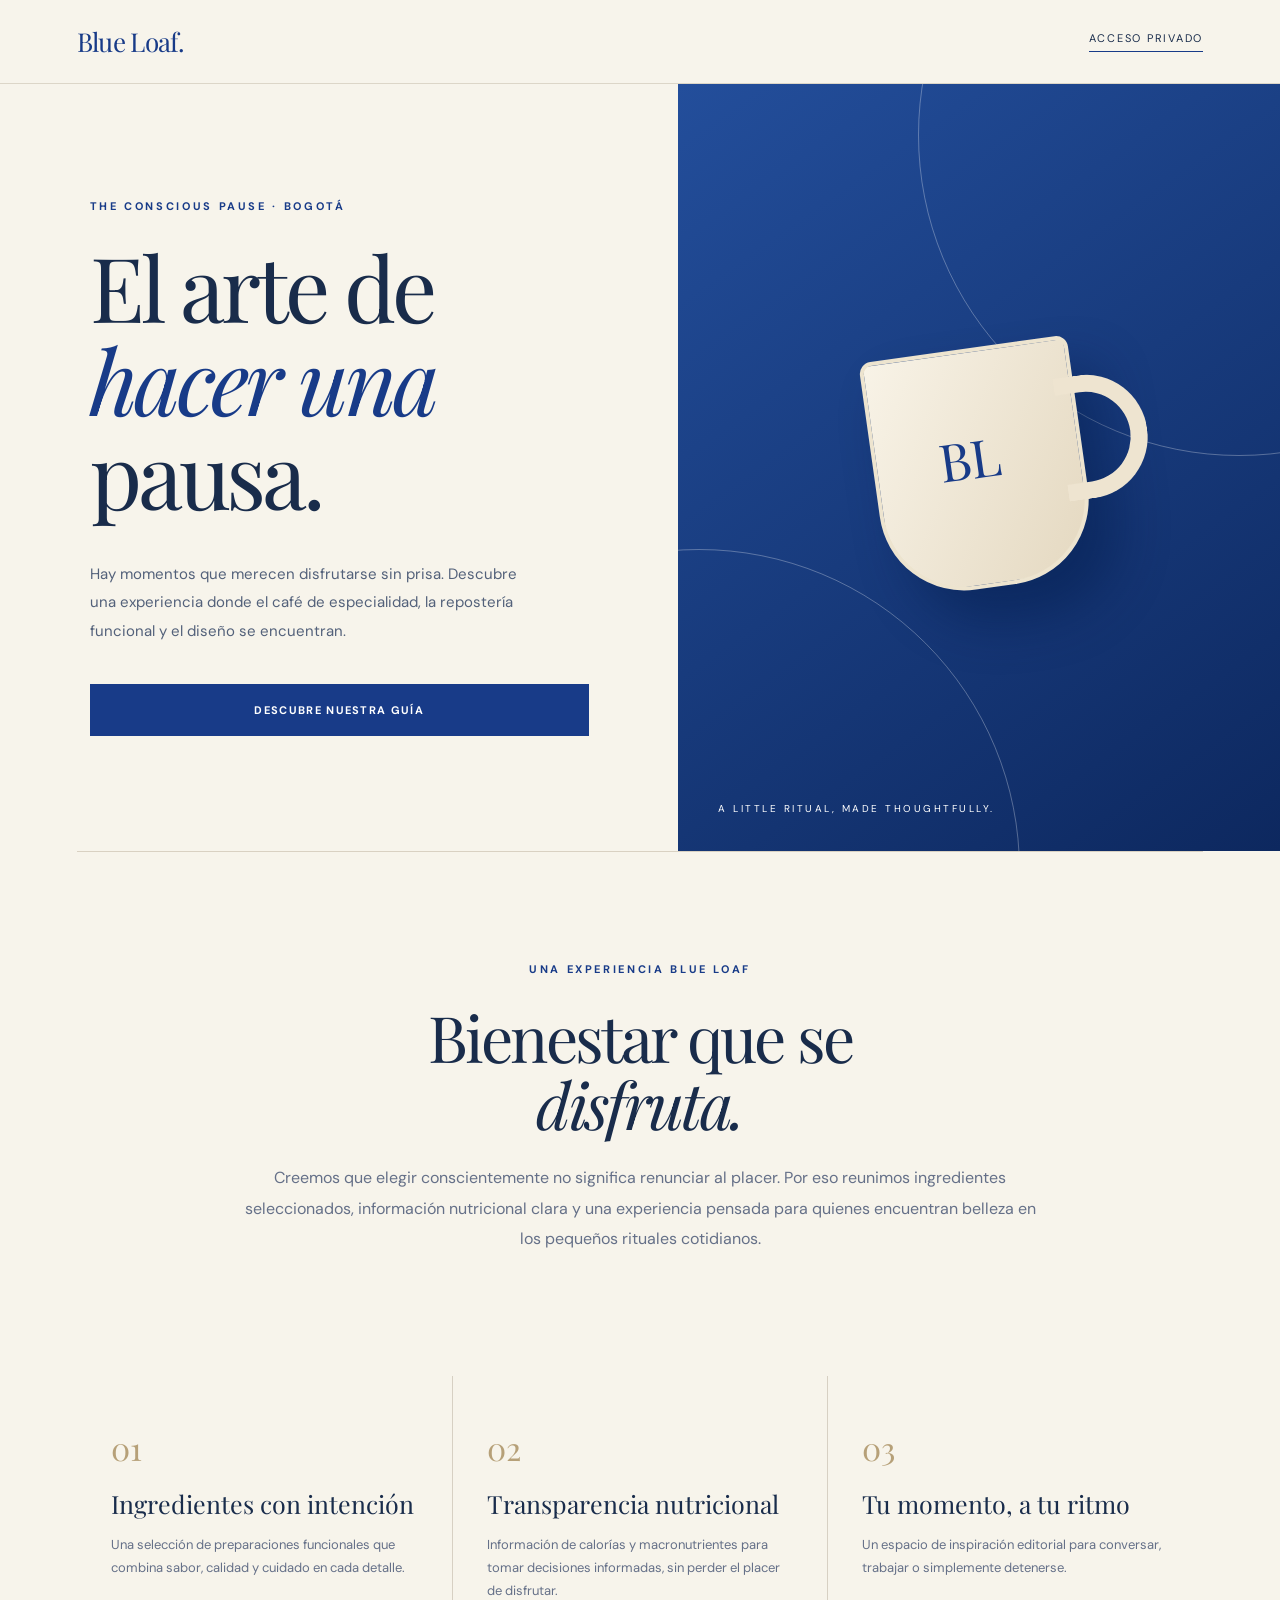
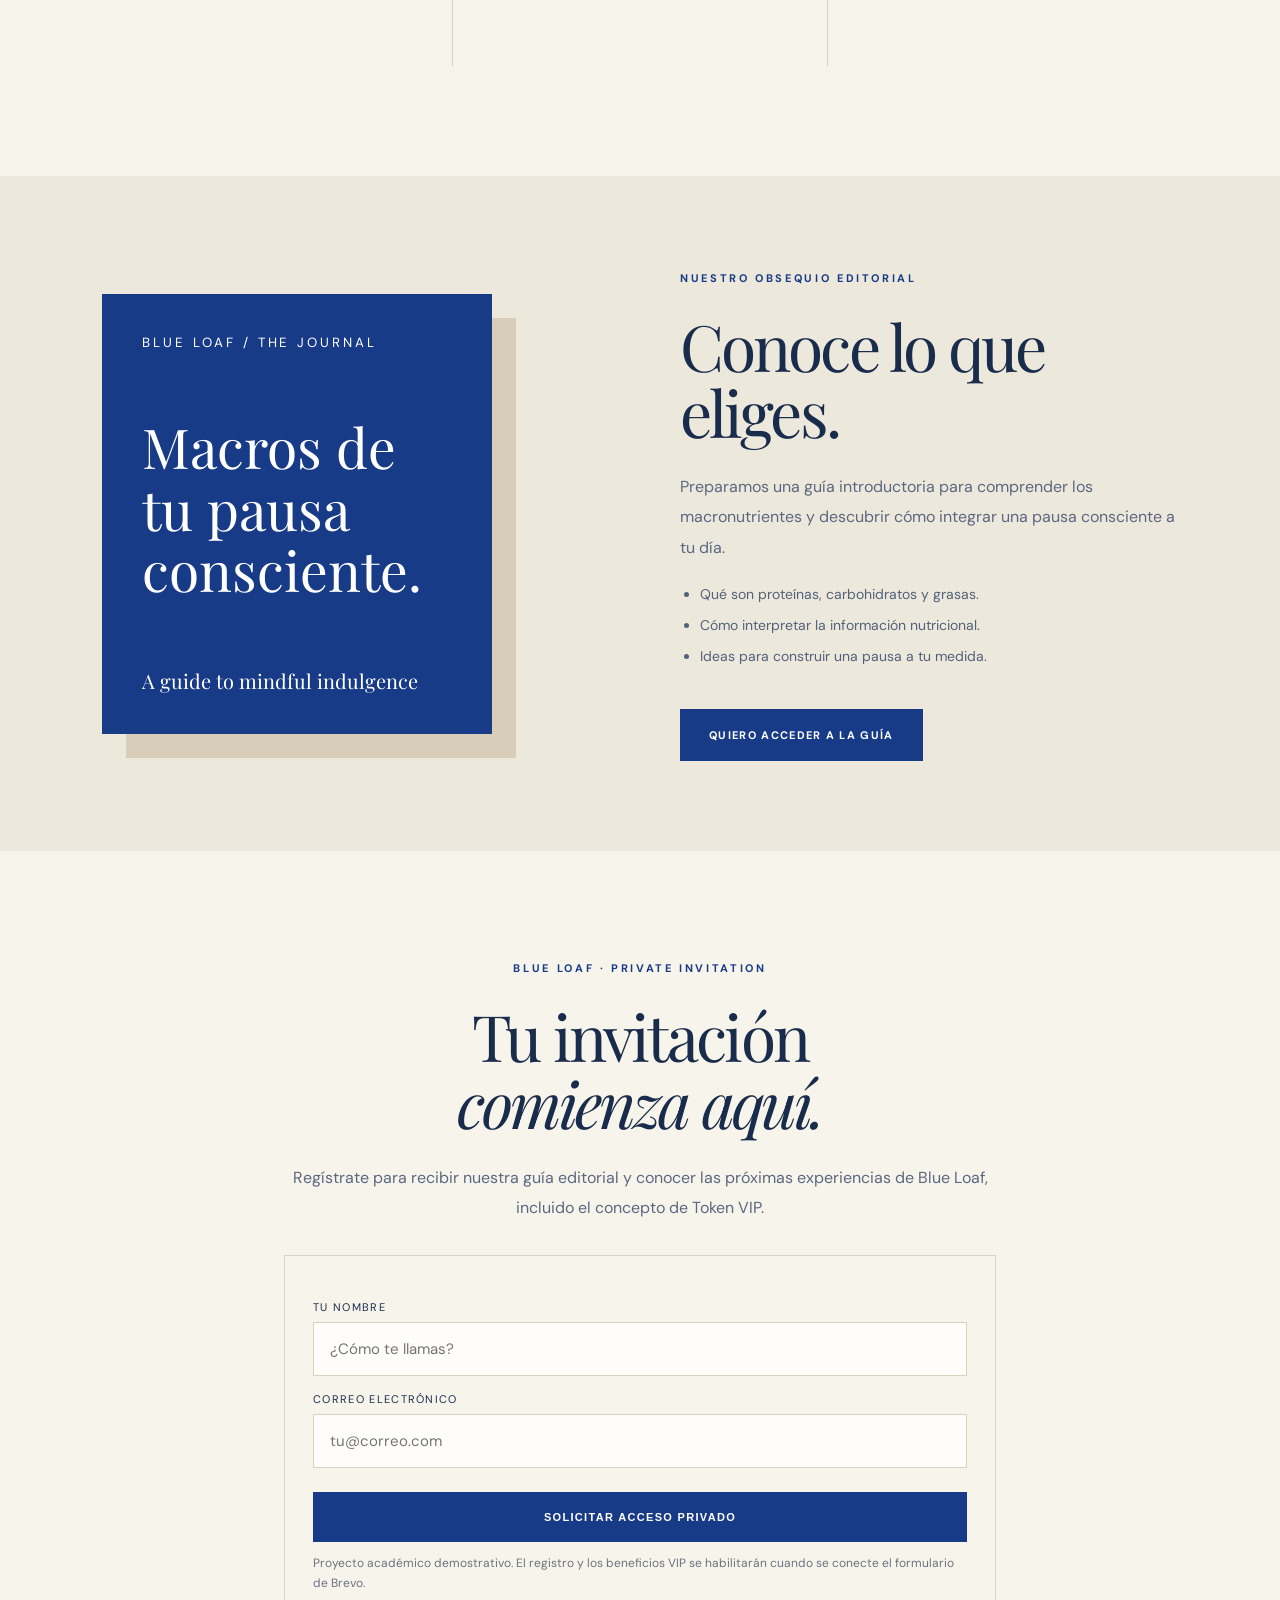
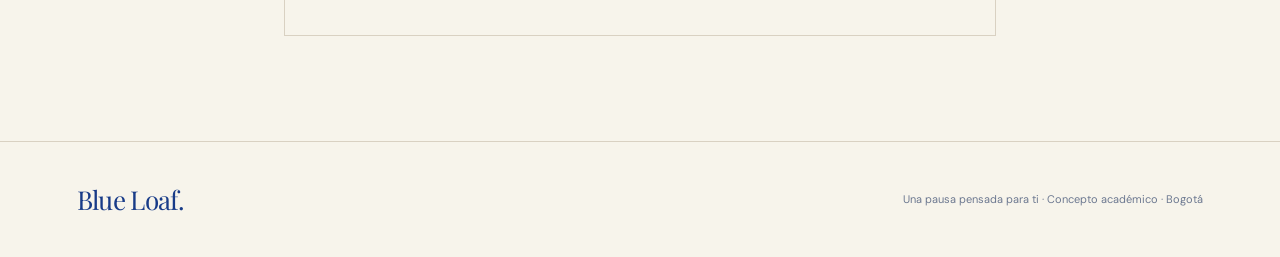
==== pausa.html @ 21eac363 "Add files via upload" ====
<!doctype html>
<html lang="es">
<head>
<meta charset="utf-8"><meta name="viewport" content="width=device-width,initial-scale=1">
<title>La pausa consciente | Blue Loaf</title>
<meta name="description" content="Descubre el arte de hacer una pausa con Blue Loaf: café de especialidad, repostería funcional y transparencia nutricional.">
<link rel="preconnect" href="https://fonts.googleapis.com"><link rel="preconnect" href="https://fonts.gstatic.com" crossorigin>
<link href="https://fonts.googleapis.com/css2?family=DM+Sans:wght@300;400;500;600;700&family=Playfair+Display:wght@400;500;600&display=swap" rel="stylesheet">
<style>
:root{--blue:#183b88;--ink:#192c4b;--cream:#f7f4eb;--sand:#e9e4d7;--gold:#b6a078}*{box-sizing:border-box}html{scroll-behavior:smooth}body{margin:0;background:var(--cream);color:var(--ink);font-family:'DM Sans',sans-serif}a{color:inherit;text-decoration:none}.nav{display:flex;justify-content:space-between;align-items:center;padding:24px clamp(24px,6vw,100px);border-bottom:1px solid #dcd6c8}.logo{font-family:'Playfair Display',serif;font-size:26px;letter-spacing:-.7px;color:var(--blue)}.nav a:last-child{font-size:11px;letter-spacing:.16em;text-transform:uppercase;border-bottom:1px solid var(--blue);padding-bottom:6px}.hero{min-height:620px;display:grid;grid-template-columns:1.06fr .94fr}.hero-copy{padding:clamp(55px,9vw,140px) clamp(25px,7vw,110px);display:flex;flex-direction:column;justify-content:center}.eyebrow{font-size:11px;letter-spacing:.24em;text-transform:uppercase;color:var(--blue);font-weight:700}.hero h1,.section-title{font:400 clamp(54px,7vw,112px)/1.04 'Playfair Display',serif;letter-spacing:-.045em;margin:26px 0}.hero h1 em{font-weight:400;color:var(--blue)}.hero p{max-width:430px;line-height:1.9;color:#53617a;font-size:15px}.btn{display:inline-flex;align-items:center;justify-content:center;background:var(--blue);color:white;padding:18px 28px;letter-spacing:.12em;font-size:11px;font-weight:700;text-transform:uppercase;border:1px solid var(--blue);margin-top:24px;cursor:pointer;transition:.2s}.btn:hover{background:#10285e}.hero-art{position:relative;overflow:hidden;background:linear-gradient(145deg,#234e9b,#0d285f);min-height:520px;display:flex;align-items:center;justify-content:center}.hero-art:before,.hero-art:after{content:'';position:absolute;border:1px solid #ffffff4a;border-radius:50%;width:640px;height:640px}.hero-art:before{top:-270px;right:-280px}.hero-art:after{bottom:-340px;left:-300px}.cup{position:relative;width:210px;height:240px;border:4px solid #ede4cf;border-radius:12px 12px 85px 85px;background:linear-gradient(120deg,#f8f3e7,#e4d8c0);box-shadow:25px 35px 50px #001a4670;transform:rotate(-8deg)}.cup:before{content:'';position:absolute;right:-71px;top:38px;width:70px;height:90px;border:17px solid #eee4d0;border-left:0;border-radius:0 65px 65px 0}.cup:after{content:'BL';position:absolute;top:70px;left:62px;font:52px 'Playfair Display',serif;color:var(--blue)}.art-note{position:absolute;bottom:36px;left:40px;color:#fff;font-size:10px;letter-spacing:.25em;text-transform:uppercase}.line{height:1px;background:#d9d1c2;margin:0 clamp(24px,6vw,100px)}.intro{padding:105px 24px;text-align:center;max-width:850px;margin:auto}.intro .section-title{font-size:clamp(42px,5vw,72px)}.intro p{line-height:1.9;color:#657088}.features{display:grid;grid-template-columns:repeat(3,1fr);gap:1px;background:#d7d0c3;margin:0 clamp(24px,6vw,100px)}.feature{background:var(--cream);padding:50px 34px;min-height:230px}.feature span{color:var(--gold);font:32px 'Playfair Display',serif}.feature h3{font:25px 'Playfair Display',serif;margin:18px 0 12px}.feature p{font-size:13px;line-height:1.8;color:#657088}.guide{background:#ede8dc;margin-top:110px;padding:90px clamp(24px,8vw,130px);display:grid;grid-template-columns:1fr 1fr;gap:80px;align-items:center}.guide-cover{min-height:440px;max-width:390px;width:100%;background:var(--blue);padding:40px;color:white;display:flex;flex-direction:column;justify-content:space-between;box-shadow:24px 24px 0 #d8cdb8}.guide-cover small{letter-spacing:.22em}.guide-cover strong{font:55px/1.12 'Playfair Display',serif;font-weight:400}.guide-cover b{font:20px 'Playfair Display',serif}.guide .section-title{font-size:clamp(43px,5vw,70px)}.guide p,.vip p{line-height:1.9;color:#5b6880}.guide ul{padding-left:20px;line-height:2.2;color:#53617a;font-size:14px}.vip{text-align:center;padding:105px 24px;max-width:760px;margin:auto}.vip .section-title{font-size:clamp(45px,5vw,76px)}.form-panel{border:1px solid #d9d1c2;padding:28px;margin-top:32px;text-align:left}.form-panel label{display:block;font-size:11px;letter-spacing:.12em;text-transform:uppercase;margin:16px 0 8px}.form-panel input{width:100%;border:1px solid #d8d0c1;padding:16px;background:#fffdfa;font:15px 'DM Sans',sans-serif}.form-panel .btn{width:100%}.notice{font-size:12px!important;line-height:1.6!important;color:#6c7280!important}.status{margin-top:14px;font-size:13px}.footer{padding:40px clamp(24px,6vw,100px);border-top:1px solid #d9d1c2;display:flex;justify-content:space-between;gap:16px;align-items:center}.footer small{color:#6c7890;font-size:11px}@media(max-width:760px){.hero,.guide{grid-template-columns:1fr}.hero-art{min-height:400px;grid-row:1}.hero-copy{padding:55px 26px 70px}.hero h1{font-size:65px}.features{grid-template-columns:1fr}.feature{min-height:unset}.guide{gap:55px;padding:75px 30px}.guide-cover{min-height:360px;max-width:300px}.guide-cover strong{font-size:43px}.footer{flex-direction:column;text-align:center}.nav{padding:20px 24px}.logo{font-size:23px}}
</style>
</head>
<body>
<header class="nav"><a class="logo" href="index.html">Blue Loaf.</a><a href="#vip">Acceso privado</a></header>
<main>
<section class="hero"><div class="hero-copy"><span class="eyebrow">The conscious pause · Bogotá</span><h1>El arte de<br><em>hacer una</em><br>pausa.</h1><p>Hay momentos que merecen disfrutarse sin prisa. Descubre una experiencia donde el café de especialidad, la repostería funcional y el diseño se encuentran.</p><a class="btn" href="#guia">Descubre nuestra guía</a></div><div class="hero-art" aria-label="Ilustración editorial de una taza Blue Loaf"><div class="cup"></div><span class="art-note">A little ritual, made thoughtfully.</span></div></section>
<div class="line"></div>
<section class="intro"><span class="eyebrow">Una experiencia Blue Loaf</span><h2 class="section-title">Bienestar que se<br><i>disfruta.</i></h2><p>Creemos que elegir conscientemente no significa renunciar al placer. Por eso reunimos ingredientes seleccionados, información nutricional clara y una experiencia pensada para quienes encuentran belleza en los pequeños rituales cotidianos.</p></section>
<section class="features"><article class="feature"><span>01</span><h3>Ingredientes con intención</h3><p>Una selección de preparaciones funcionales que combina sabor, calidad y cuidado en cada detalle.</p></article><article class="feature"><span>02</span><h3>Transparencia nutricional</h3><p>Información de calorías y macronutrientes para tomar decisiones informadas, sin perder el placer de disfrutar.</p></article><article class="feature"><span>03</span><h3>Tu momento, a tu ritmo</h3><p>Un espacio de inspiración editorial para conversar, trabajar o simplemente detenerse.</p></article></section>
<section class="guide" id="guia"><div class="guide-cover"><small>BLUE LOAF / THE JOURNAL</small><strong>Macros de<br>tu pausa<br>consciente.</strong><b>A guide to mindful indulgence</b></div><div><span class="eyebrow">Nuestro obsequio editorial</span><h2 class="section-title">Conoce lo que<br>eliges.</h2><p>Preparamos una guía introductoria para comprender los macronutrientes y descubrir cómo integrar una pausa consciente a tu día.</p><ul><li>Qué son proteínas, carbohidratos y grasas.</li><li>Cómo interpretar la información nutricional.</li><li>Ideas para construir una pausa a tu medida.</li></ul><a class="btn" href="#vip">Quiero acceder a la guía</a></div></section>
<section class="vip" id="vip"><span class="eyebrow">Blue Loaf · Private invitation</span><h2 class="section-title">Tu invitación<br><i>comienza aquí.</i></h2><p>Regístrate para recibir nuestra guía editorial y conocer las próximas experiencias de Blue Loaf, incluido el concepto de Token VIP.</p><div class="form-panel"><form id="vip-form"><label for="name">Tu nombre</label><input id="name" name="name" autocomplete="given-name" placeholder="¿Cómo te llamas?" required><label for="email">Correo electrónico</label><input id="email" name="email" type="email" autocomplete="email" placeholder="tu@correo.com" required><button class="btn" type="submit">Solicitar acceso privado</button></form><p class="notice">Proyecto académico demostrativo. El registro y los beneficios VIP se habilitarán cuando se conecte el formulario de Brevo.</p><p id="status" class="status" role="status" aria-live="polite"></p></div></section>
</main><footer class="footer"><a class="logo" href="index.html">Blue Loaf.</a><small>Una pausa pensada para ti · Concepto académico · Bogotá</small></footer>
<script>
// Para activar captación real, sustituir este flujo demostrativo por el formulario integrado de Brevo.
document.getElementById('vip-form').addEventListener('submit',function(e){e.preventDefault();document.getElementById('status').textContent='Esta es una vista demostrativa. El formulario todavía no envía datos. Próximo paso: conectarlo con Brevo.';});
</script>
</body></html>
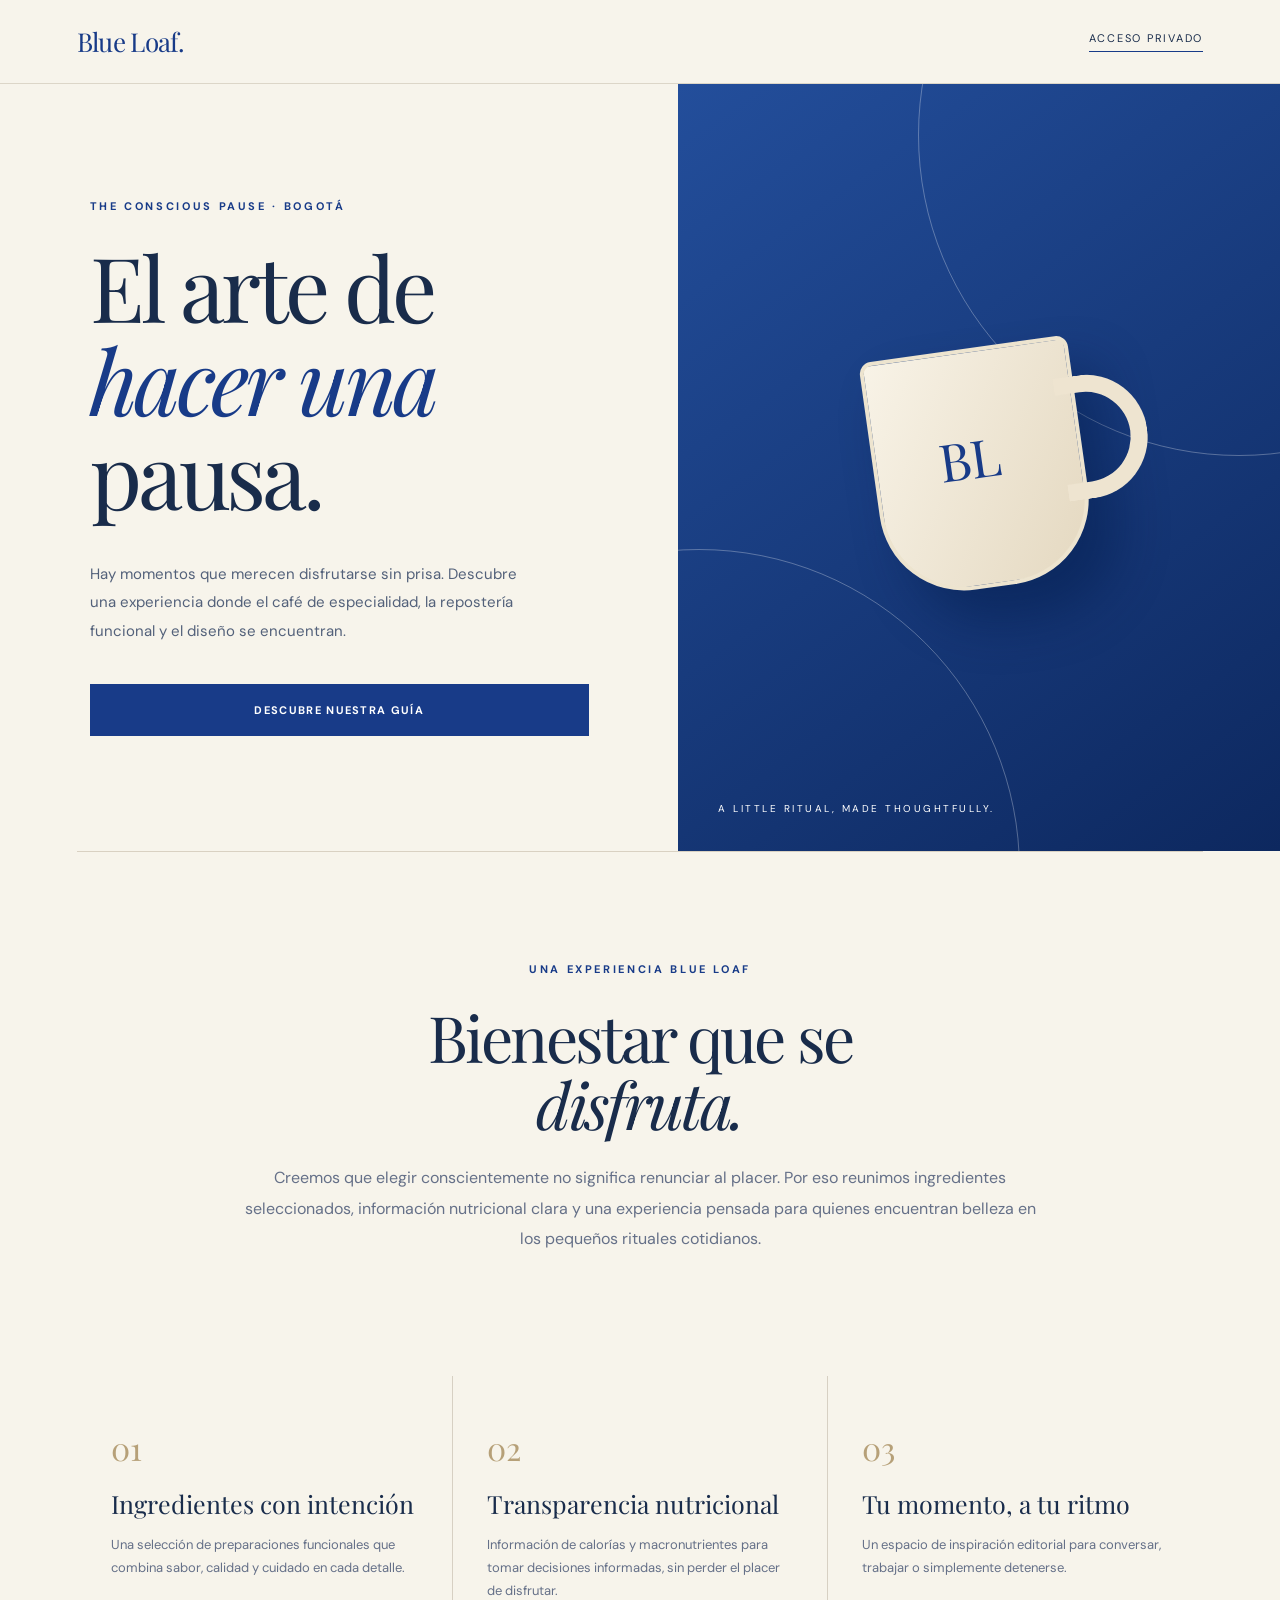
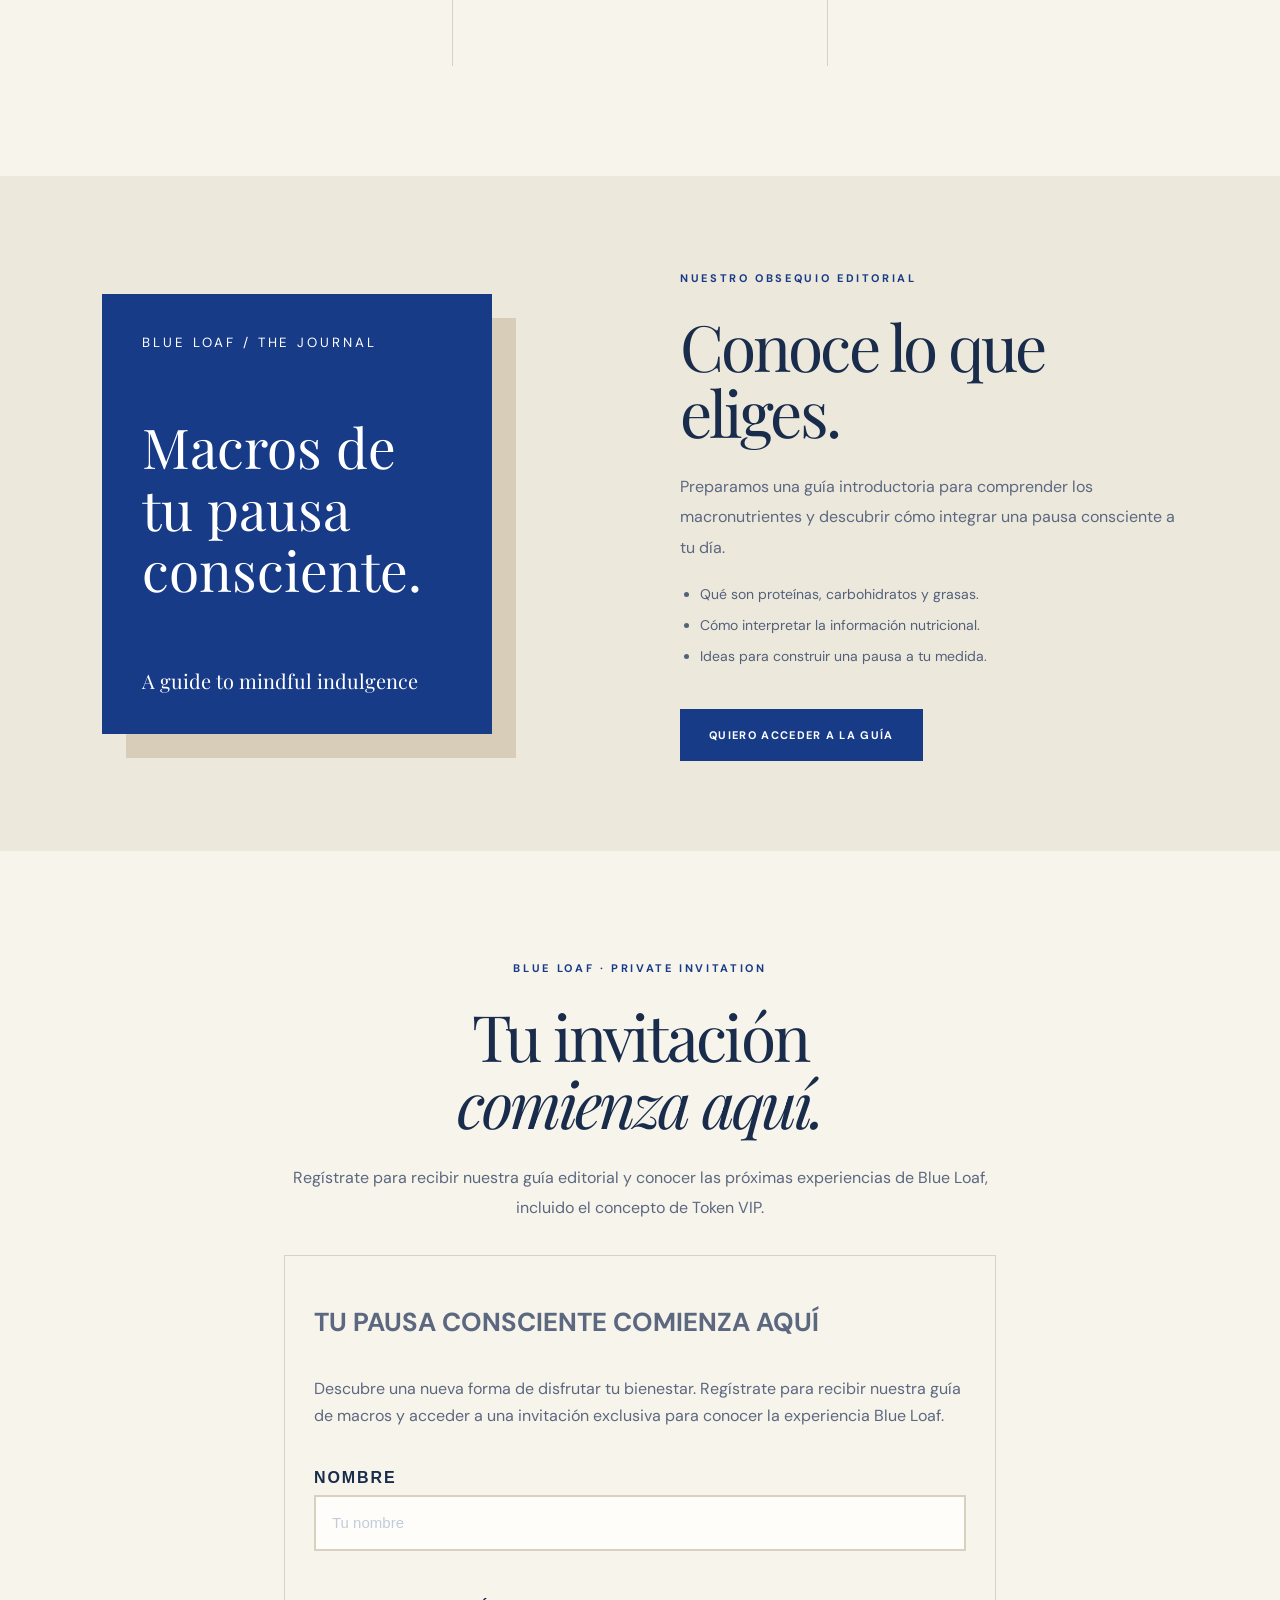
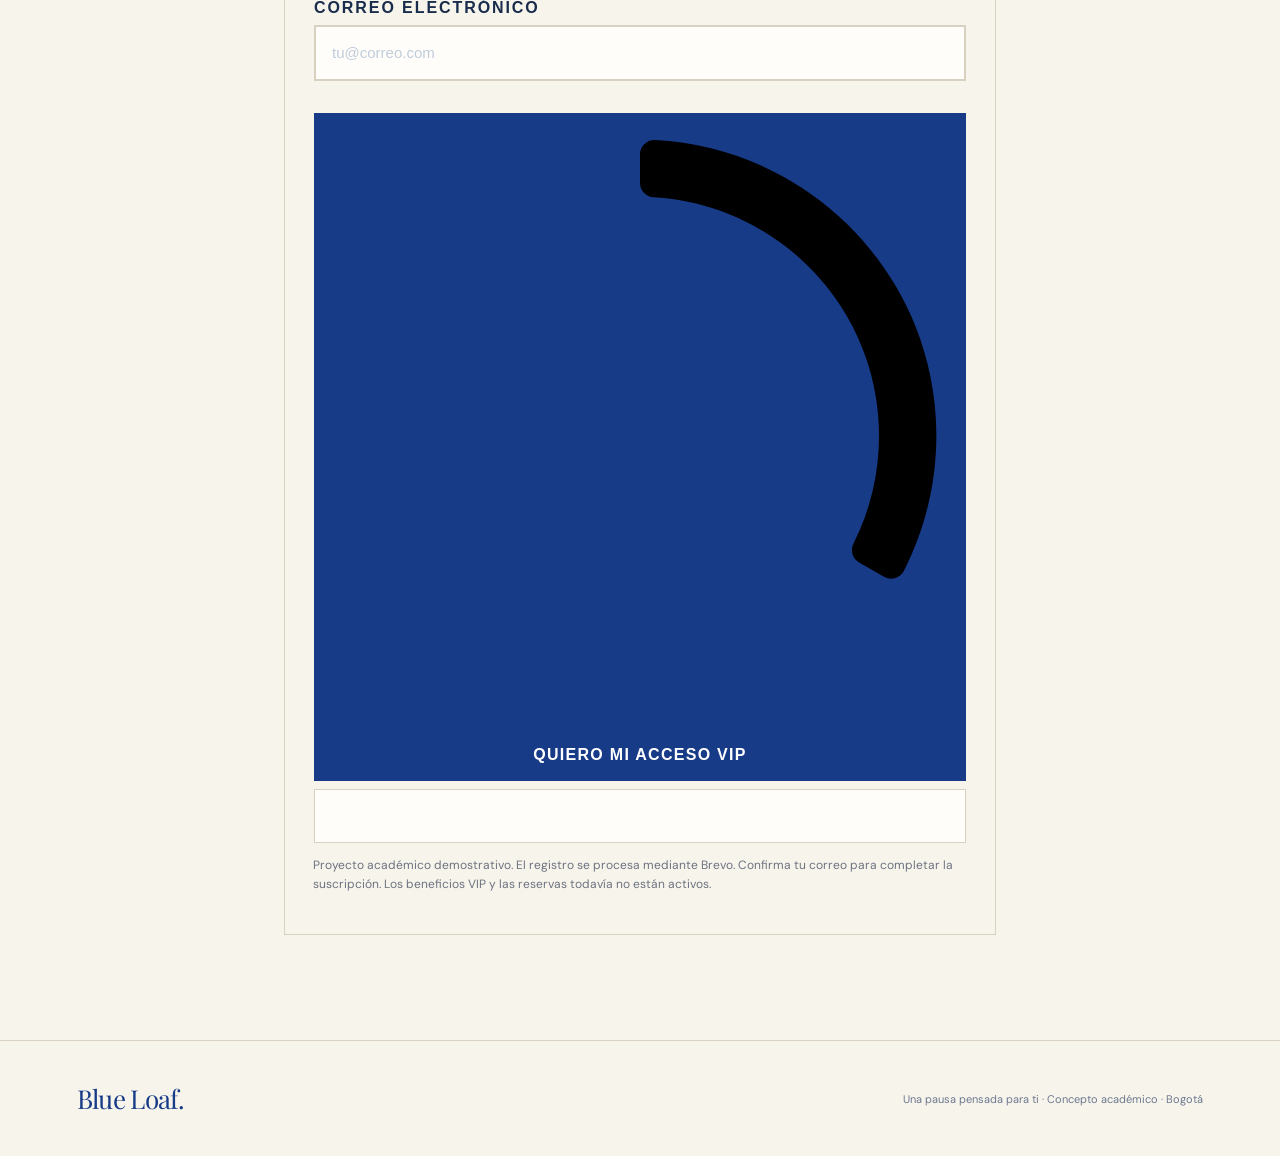
==== commit 2b65d94a: "Add files via upload" ====
--- a/pausa.html
+++ b/pausa.html
@@ -9,6 +9,81 @@
 <style>
 :root{--blue:#183b88;--ink:#192c4b;--cream:#f7f4eb;--sand:#e9e4d7;--gold:#b6a078}*{box-sizing:border-box}html{scroll-behavior:smooth}body{margin:0;background:var(--cream);color:var(--ink);font-family:'DM Sans',sans-serif}a{color:inherit;text-decoration:none}.nav{display:flex;justify-content:space-between;align-items:center;padding:24px clamp(24px,6vw,100px);border-bottom:1px solid #dcd6c8}.logo{font-family:'Playfair Display',serif;font-size:26px;letter-spacing:-.7px;color:var(--blue)}.nav a:last-child{font-size:11px;letter-spacing:.16em;text-transform:uppercase;border-bottom:1px solid var(--blue);padding-bottom:6px}.hero{min-height:620px;display:grid;grid-template-columns:1.06fr .94fr}.hero-copy{padding:clamp(55px,9vw,140px) clamp(25px,7vw,110px);display:flex;flex-direction:column;justify-content:center}.eyebrow{font-size:11px;letter-spacing:.24em;text-transform:uppercase;color:var(--blue);font-weight:700}.hero h1,.section-title{font:400 clamp(54px,7vw,112px)/1.04 'Playfair Display',serif;letter-spacing:-.045em;margin:26px 0}.hero h1 em{font-weight:400;color:var(--blue)}.hero p{max-width:430px;line-height:1.9;color:#53617a;font-size:15px}.btn{display:inline-flex;align-items:center;justify-content:center;background:var(--blue);color:white;padding:18px 28px;letter-spacing:.12em;font-size:11px;font-weight:700;text-transform:uppercase;border:1px solid var(--blue);margin-top:24px;cursor:pointer;transition:.2s}.btn:hover{background:#10285e}.hero-art{position:relative;overflow:hidden;background:linear-gradient(145deg,#234e9b,#0d285f);min-height:520px;display:flex;align-items:center;justify-content:center}.hero-art:before,.hero-art:after{content:'';position:absolute;border:1px solid #ffffff4a;border-radius:50%;width:640px;height:640px}.hero-art:before{top:-270px;right:-280px}.hero-art:after{bottom:-340px;left:-300px}.cup{position:relative;width:210px;height:240px;border:4px solid #ede4cf;border-radius:12px 12px 85px 85px;background:linear-gradient(120deg,#f8f3e7,#e4d8c0);box-shadow:25px 35px 50px #001a4670;transform:rotate(-8deg)}.cup:before{content:'';position:absolute;right:-71px;top:38px;width:70px;height:90px;border:17px solid #eee4d0;border-left:0;border-radius:0 65px 65px 0}.cup:after{content:'BL';position:absolute;top:70px;left:62px;font:52px 'Playfair Display',serif;color:var(--blue)}.art-note{position:absolute;bottom:36px;left:40px;color:#fff;font-size:10px;letter-spacing:.25em;text-transform:uppercase}.line{height:1px;background:#d9d1c2;margin:0 clamp(24px,6vw,100px)}.intro{padding:105px 24px;text-align:center;max-width:850px;margin:auto}.intro .section-title{font-size:clamp(42px,5vw,72px)}.intro p{line-height:1.9;color:#657088}.features{display:grid;grid-template-columns:repeat(3,1fr);gap:1px;background:#d7d0c3;margin:0 clamp(24px,6vw,100px)}.feature{background:var(--cream);padding:50px 34px;min-height:230px}.feature span{color:var(--gold);font:32px 'Playfair Display',serif}.feature h3{font:25px 'Playfair Display',serif;margin:18px 0 12px}.feature p{font-size:13px;line-height:1.8;color:#657088}.guide{background:#ede8dc;margin-top:110px;padding:90px clamp(24px,8vw,130px);display:grid;grid-template-columns:1fr 1fr;gap:80px;align-items:center}.guide-cover{min-height:440px;max-width:390px;width:100%;background:var(--blue);padding:40px;color:white;display:flex;flex-direction:column;justify-content:space-between;box-shadow:24px 24px 0 #d8cdb8}.guide-cover small{letter-spacing:.22em}.guide-cover strong{font:55px/1.12 'Playfair Display',serif;font-weight:400}.guide-cover b{font:20px 'Playfair Display',serif}.guide .section-title{font-size:clamp(43px,5vw,70px)}.guide p,.vip p{line-height:1.9;color:#5b6880}.guide ul{padding-left:20px;line-height:2.2;color:#53617a;font-size:14px}.vip{text-align:center;padding:105px 24px;max-width:760px;margin:auto}.vip .section-title{font-size:clamp(45px,5vw,76px)}.form-panel{border:1px solid #d9d1c2;padding:28px;margin-top:32px;text-align:left}.form-panel label{display:block;font-size:11px;letter-spacing:.12em;text-transform:uppercase;margin:16px 0 8px}.form-panel input{width:100%;border:1px solid #d8d0c1;padding:16px;background:#fffdfa;font:15px 'DM Sans',sans-serif}.form-panel .btn{width:100%}.notice{font-size:12px!important;line-height:1.6!important;color:#6c7280!important}.status{margin-top:14px;font-size:13px}.footer{padding:40px clamp(24px,6vw,100px);border-top:1px solid #d9d1c2;display:flex;justify-content:space-between;gap:16px;align-items:center}.footer small{color:#6c7890;font-size:11px}@media(max-width:760px){.hero,.guide{grid-template-columns:1fr}.hero-art{min-height:400px;grid-row:1}.hero-copy{padding:55px 26px 70px}.hero h1{font-size:65px}.features{grid-template-columns:1fr}.feature{min-height:unset}.guide{gap:55px;padding:75px 30px}.guide-cover{min-height:360px;max-width:300px}.guide-cover strong{font-size:43px}.footer{flex-direction:column;text-align:center}.nav{padding:20px 24px}.logo{font-size:23px}}
 </style>
+<!-- START - We recommend to place the below code in head tag of your website html  -->
+
+<style>
+  @font-face {
+    font-display: block;
+    font-family: Roboto;
+    src: url(https://assets.brevo.com/font/Roboto/Latin/normal/normal/7529907e9eaf8ebb5220c5f9850e3811.woff2) format("woff2"), url(https://assets.brevo.com/font/Roboto/Latin/normal/normal/25c678feafdc175a70922a116c9be3e7.woff) format("woff")
+  }
+
+  @font-face {
+    font-display: fallback;
+    font-family: Roboto;
+    font-weight: 600;
+    src: url(https://assets.brevo.com/font/Roboto/Latin/medium/normal/6e9caeeafb1f3491be3e32744bc30440.woff2) format("woff2"), url(https://assets.brevo.com/font/Roboto/Latin/medium/normal/71501f0d8d5aa95960f6475d5487d4c2.woff) format("woff")
+  }
+
+  @font-face {
+    font-display: fallback;
+    font-family: Roboto;
+    font-weight: 700;
+    src: url(https://assets.brevo.com/font/Roboto/Latin/bold/normal/3ef7cf158f310cf752d5ad08cd0e7e60.woff2) format("woff2"), url(https://assets.brevo.com/font/Roboto/Latin/bold/normal/ece3a1d82f18b60bcce0211725c476aa.woff) format("woff")
+  }
+
+  :where(.sib-form-message-panel) {
+    display: none;
+  }
+
+  :where(.sib-form-message-panel .sib-notification__icon) {
+    width: 20px;
+    height: 20px;
+  }
+
+
+  #sib-container input:-ms-input-placeholder {
+    font-family: Helvetica, sans-serif;
+    text-align: left;
+    color: #c0ccda;
+  }
+
+  #sib-container input::placeholder {
+    font-family: Helvetica, sans-serif;
+    text-align: left;
+    color: #c0ccda;
+  }
+
+  #sib-container textarea::placeholder {
+    font-family: Helvetica, sans-serif;
+    text-align: left;
+    color: #c0ccda;
+  }
+
+
+  #sib-container a {
+    text-decoration: underline;
+    color: #2BB2FC;
+  }
+</style>
+<link rel="stylesheet" href="https://sibforms.com/forms/end-form/build/sib-styles.css">
+
+
+
+<style>
+/* Integración Brevo con la identidad editorial Blue Loaf */
+#vip .sib-form {padding:0!important; background:transparent!important;}
+#vip .sib-form-container {max-width:100%!important;}
+#vip #sib-container {max-width:100%!important;box-shadow:none!important;padding:0!important;}
+#vip #sib-container .sib-form-block p {margin:8px 0;line-height:1.65;}
+#vip #sib-container .entry__label {color:#192c4b!important;}
+#vip #sib-container .entry__field {border:1px solid #d8d0c1!important;border-radius:0!important;background:#fffdfa!important;}
+#vip #sib-container input.input {font-family:'DM Sans',sans-serif!important;}
+#vip #sib-container .sib-form-block__button {width:100%;text-align:center!important;justify-content:center;background:#183b88!important;padding:17px 20px!important;border-radius:0!important;letter-spacing:.08em;}
+#vip #sib-container .sib-form-block__button:hover {background:#10285e!important;}
+#vip #sib-container .sib-form-block {font-family:'DM Sans',sans-serif!important;}
+#vip .sib-form-message-panel {margin:12px auto!important;}
+</style>
 </head>
 <body>
 <header class="nav"><a class="logo" href="index.html">Blue Loaf.</a><a href="#vip">Acceso privado</a></header>
@@ -18,10 +93,241 @@
 <section class="intro"><span class="eyebrow">Una experiencia Blue Loaf</span><h2 class="section-title">Bienestar que se<br><i>disfruta.</i></h2><p>Creemos que elegir conscientemente no significa renunciar al placer. Por eso reunimos ingredientes seleccionados, información nutricional clara y una experiencia pensada para quienes encuentran belleza en los pequeños rituales cotidianos.</p></section>
 <section class="features"><article class="feature"><span>01</span><h3>Ingredientes con intención</h3><p>Una selección de preparaciones funcionales que combina sabor, calidad y cuidado en cada detalle.</p></article><article class="feature"><span>02</span><h3>Transparencia nutricional</h3><p>Información de calorías y macronutrientes para tomar decisiones informadas, sin perder el placer de disfrutar.</p></article><article class="feature"><span>03</span><h3>Tu momento, a tu ritmo</h3><p>Un espacio de inspiración editorial para conversar, trabajar o simplemente detenerse.</p></article></section>
 <section class="guide" id="guia"><div class="guide-cover"><small>BLUE LOAF / THE JOURNAL</small><strong>Macros de<br>tu pausa<br>consciente.</strong><b>A guide to mindful indulgence</b></div><div><span class="eyebrow">Nuestro obsequio editorial</span><h2 class="section-title">Conoce lo que<br>eliges.</h2><p>Preparamos una guía introductoria para comprender los macronutrientes y descubrir cómo integrar una pausa consciente a tu día.</p><ul><li>Qué son proteínas, carbohidratos y grasas.</li><li>Cómo interpretar la información nutricional.</li><li>Ideas para construir una pausa a tu medida.</li></ul><a class="btn" href="#vip">Quiero acceder a la guía</a></div></section>
-<section class="vip" id="vip"><span class="eyebrow">Blue Loaf · Private invitation</span><h2 class="section-title">Tu invitación<br><i>comienza aquí.</i></h2><p>Regístrate para recibir nuestra guía editorial y conocer las próximas experiencias de Blue Loaf, incluido el concepto de Token VIP.</p><div class="form-panel"><form id="vip-form"><label for="name">Tu nombre</label><input id="name" name="name" autocomplete="given-name" placeholder="¿Cómo te llamas?" required><label for="email">Correo electrónico</label><input id="email" name="email" type="email" autocomplete="email" placeholder="tu@correo.com" required><button class="btn" type="submit">Solicitar acceso privado</button></form><p class="notice">Proyecto académico demostrativo. El registro y los beneficios VIP se habilitarán cuando se conecte el formulario de Brevo.</p><p id="status" class="status" role="status" aria-live="polite"></p></div></section>
+<section class="vip" id="vip"><span class="eyebrow">Blue Loaf · Private invitation</span><h2 class="section-title">Tu invitación<br><i>comienza aquí.</i></h2><p>Regístrate para recibir nuestra guía editorial y conocer las próximas experiencias de Blue Loaf, incluido el concepto de Token VIP.</p><div class="form-panel"><!-- START - We recommend to place the below code where you want the form in your website html  -->
+<div class="sib-form" style="text-align: center;
+         background-color: transparent; 
+        
+        
+        
+        ">
+  <div id="sib-form-container" class="sib-form-container">
+    <div id="error-message" class="sib-form-message-panel" style="font-family:Helvetica, sans-serif; font-size:16px; text-align:left; color:#661d1d; background-color:#ffeded; border-color:#ff4949; border-radius:3px;
+        max-width:540px;">
+      <div class="sib-form-message-panel__text sib-form-message-panel__text--center">
+        <svg viewBox="0 0 512 512" class="sib-icon sib-notification__icon">
+          <path d="M256 40c118.621 0 216 96.075 216 216 0 119.291-96.61 216-216 216-119.244 0-216-96.562-216-216 0-119.203 96.602-216 216-216m0-32C119.043 8 8 119.083 8 256c0 136.997 111.043 248 248 248s248-111.003 248-248C504 119.083 392.957 8 256 8zm-11.49 120h22.979c6.823 0 12.274 5.682 11.99 12.5l-7 168c-.268 6.428-5.556 11.5-11.99 11.5h-8.979c-6.433 0-11.722-5.073-11.99-11.5l-7-168c-.283-6.818 5.167-12.5 11.99-12.5zM256 340c-15.464 0-28 12.536-28 28s12.536 28 28 28 28-12.536 28-28-12.536-28-28-28z" />
+        </svg>
+        <span class="sib-form-message-panel__inner-text">
+
+
+                No pudimos completar tu registro. Por favor, inténtalo nuevamente en unos momentos.
+              
+            
+          </span>
+      </div>
+    </div>
+    <div></div>
+    <div id="success-message" class="sib-form-message-panel" style="font-family:Helvetica, sans-serif; font-size:16px; text-align:left; color:#085229; background-color:#e7faf0; border-color:#13ce66; border-radius:3px;
+        max-width:540px;">
+      <div class="sib-form-message-panel__text sib-form-message-panel__text--center">
+        <svg viewBox="0 0 512 512" class="sib-icon sib-notification__icon">
+          <path d="M256 8C119.033 8 8 119.033 8 256s111.033 248 248 248 248-111.033 248-248S392.967 8 256 8zm0 464c-118.664 0-216-96.055-216-216 0-118.663 96.055-216 216-216 118.664 0 216 96.055 216 216 0 118.663-96.055 216-216 216zm141.63-274.961L217.15 376.071c-4.705 4.667-12.303 4.637-16.97-.068l-85.878-86.572c-4.667-4.705-4.637-12.303.068-16.97l8.52-8.451c4.705-4.667 12.303-4.637 16.97.068l68.976 69.533 163.441-162.13c4.705-4.667 12.303-4.637 16.97.068l8.451 8.52c4.668 4.705 4.637 12.303-.068 16.97z" />
+        </svg>
+        <span class="sib-form-message-panel__inner-text">
+
+
+                ¡Bienvenido a tu pausa consciente! 💙 Revisa tu correo electrónico para confirmar tu registro y descubrir lo que hemos preparado para ti.
+             
+            
+          </span>
+      </div>
+    </div>
+    <div></div>
+    <div id="sib-container" class="sib-container--large sib-container--vertical" style="max-width:540px; text-align:center; background-color:transparent; border-width:1px; border-style:solid; border-color:transparent; border-radius:3px; direction:ltr">
+      <form id="sib-form" method="POST" action="https://76a153d9.sibforms.com/serve/[base64]" data-type="subscription">
+
+
+        <div style="padding: 8px 0;">
+
+
+          <div class="sib-form-block" style="font-family:Helvetica, sans-serif; font-size:26px; font-weight:700; text-align:left; color:#192c4b; background-color:transparent; text-align:left">
+            <p>TU PAUSA CONSCIENTE COMIENZA AQUÍ</p>
+          </div>
+
+
+
+        </div>
+
+
+
+        <div style="padding: 8px 0;">
+
+
+          <div class="sib-form-block" style="font-family:Helvetica, sans-serif; font-size:16px; text-align:left; color:#192c4b; background-color:transparent; text-align:left">
+            <div class="sib-text-form-block">
+              <p>Descubre una nueva forma de disfrutar tu bienestar. Regístrate para recibir nuestra guía de macros y acceder a una invitación exclusiva para conocer la experiencia Blue Loaf.</p>
+            </div>
+          </div>
+
+
+
+        </div>
+
+
+
+        <div style="padding: 8px 0;">
+
+
+
+          <div class="sib-input sib-form-block">
+            <div class="form__entry entry_block">
+              <div class="form__label-row ">
+
+
+                <label class="entry__label" style="font-weight: 700; text-align: left; font-family:Helvetica, sans-serif; font-size:16px; font-weight:700; text-align:left; color:#192c4b;" for="FIRSTNAME" data-required="*">Nombre</label>
+
+
+
+
+                <div class="entry__field">
+
+                  <input class="input " maxlength="200" type="text" id="FIRSTNAME" name="FIRSTNAME" autocomplete="off" placeholder="Tu nombre" data-required="true" required />
+
+                </div>
+
+              </div>
+
+              <label class="entry__error entry__error--primary" style="font-family:Helvetica, sans-serif; font-size:16px; text-align:left; color:#661d1d; background-color:#ffeded; border-color:#ff4949; border-radius:3px;">
+              </label>
+
+
+
+              <label class="entry__specification" style="font-family:Helvetica, sans-serif; font-size:12px; text-align:left; color:#8390A4; text-align: left ">
+                
+              </label>
+
+            </div>
+          </div>
+
+
+
+
+        </div>
+
+
+
+        <div style="padding: 8px 0;">
+
+
+
+          <div class="sib-input sib-form-block">
+            <div class="form__entry entry_block">
+              <div class="form__label-row ">
+
+
+                <label class="entry__label" style="font-weight: 700; text-align: left; font-family:Helvetica, sans-serif; font-size:16px; font-weight:700; text-align:left; color:#192c4b;" for="EMAIL" data-required="*">Correo electrónico</label>
+
+
+
+
+                <div class="entry__field">
+
+                  <input class="input " type="text" id="EMAIL" name="EMAIL" autocomplete="off" value="" placeholder="tu@correo.com" data-required="true" required />
+
+                </div>
+
+              </div>
+
+              <label class="entry__error entry__error--primary" style="font-family:Helvetica, sans-serif; font-size:16px; text-align:left; color:#661d1d; background-color:#ffeded; border-color:#ff4949; border-radius:3px;">
+              </label>
+
+
+
+              <label class="entry__specification" style="font-family:Helvetica, sans-serif; font-size:12px; text-align:left; color:#8390A4; text-align: left ">
+                
+              </label>
+
+            </div>
+          </div>
+
+
+
+
+        </div>
+
+
+
+        <div style="padding: 8px 0;">
+
+
+          <div class="sib-form-block" style="text-align: left">
+            <button class="sib-form-block__button sib-form-block__button-with-loader" style="font-family:Helvetica, sans-serif; font-size:16px; font-weight:700; text-align:left; color:#FFFFFF; background-color:#183b88; border-width:0px; border-radius:3px;" form="sib-form" type="submit">
+              <svg class="icon clickable__icon progress-indicator__icon sib-hide-loader-icon" viewBox="0 0 512 512">
+                <path d="M460.116 373.846l-20.823-12.022c-5.541-3.199-7.54-10.159-4.663-15.874 30.137-59.886 28.343-131.652-5.386-189.946-33.641-58.394-94.896-95.833-161.827-99.676C261.028 55.961 256 50.751 256 44.352V20.309c0-6.904 5.808-12.337 12.703-11.982 83.556 4.306 160.163 50.864 202.11 123.677 42.063 72.696 44.079 162.316 6.031 236.832-3.14 6.148-10.75 8.461-16.728 5.01z" />
+              </svg>
+              QUIERO MI ACCESO VIP
+            </button>
+
+
+          </div>
+
+
+
+        </div>
+
+
+
+        <input type="text" name="email_address_check" value="" class="input--hidden">
+
+
+        <input type="hidden" name="locale" value="es">
+
+
+      </form>
+    </div>
+  </div>
+</div>
+<p class="notice">Proyecto académico demostrativo. El registro se procesa mediante Brevo. Confirma tu correo para completar la suscripción. Los beneficios VIP y las reservas todavía no están activos.</p></div></section>
 </main><footer class="footer"><a class="logo" href="index.html">Blue Loaf.</a><small>Una pausa pensada para ti · Concepto académico · Bogotá</small></footer>
+
+<!-- START - We recommend to place the below code in footer or bottom of your website html  -->
 <script>
-// Para activar captación real, sustituir este flujo demostrativo por el formulario integrado de Brevo.
-document.getElementById('vip-form').addEventListener('submit',function(e){e.preventDefault();document.getElementById('status').textContent='Esta es una vista demostrativa. El formulario todavía no envía datos. Próximo paso: conectarlo con Brevo.';});
+  window.REQUIRED_CODE_ERROR_MESSAGE = 'Please choose a country code';
+  window.LOCALE = 'es';
+
+
+
+
+  window.EMAIL_INVALID_MESSAGE = window.SMS_INVALID_MESSAGE = "La información ingresada no es válida. Por favor, verifica tus datos e inténtalo nuevamente.";
+
+
+
+
+
+  window.REQUIRED_ERROR_MESSAGE = "La información ingresada no es válida. Por favor, verifica tus datos e inténtalo nuevamente. ";
+
+  window.GENERIC_INVALID_MESSAGE = "La información ingresada no es válida. Por favor, verifica tus datos e inténtalo nuevamente.";
+
+
+  window.INVALID_NUMBER = "La información ingresada no es válida. Por favor, verifica tus datos e inténtalo nuevamente.";
+
+
+
+
+  window.INVALID_DATE = "Please enter a valid date";
+
+
+
+  window.REQUIRED_MULTISELECT_MESSAGE = 'Please select at least 1 option';
+
+
+  window.translation = {
+    common: {
+      selectedList: '{quantity} list selected',
+      selectedLists: '{quantity} lists selected',
+      selectedOption: '{quantity} selected',
+      selectedOptions: '{quantity} selected',
+    }
+  };
+
+  var AUTOHIDE = Boolean(0);
 </script>
+
+
+
+<script defer src="https://sibforms.com/forms/end-form/build/main.js"></script>
+
+
+
+
 </body></html>
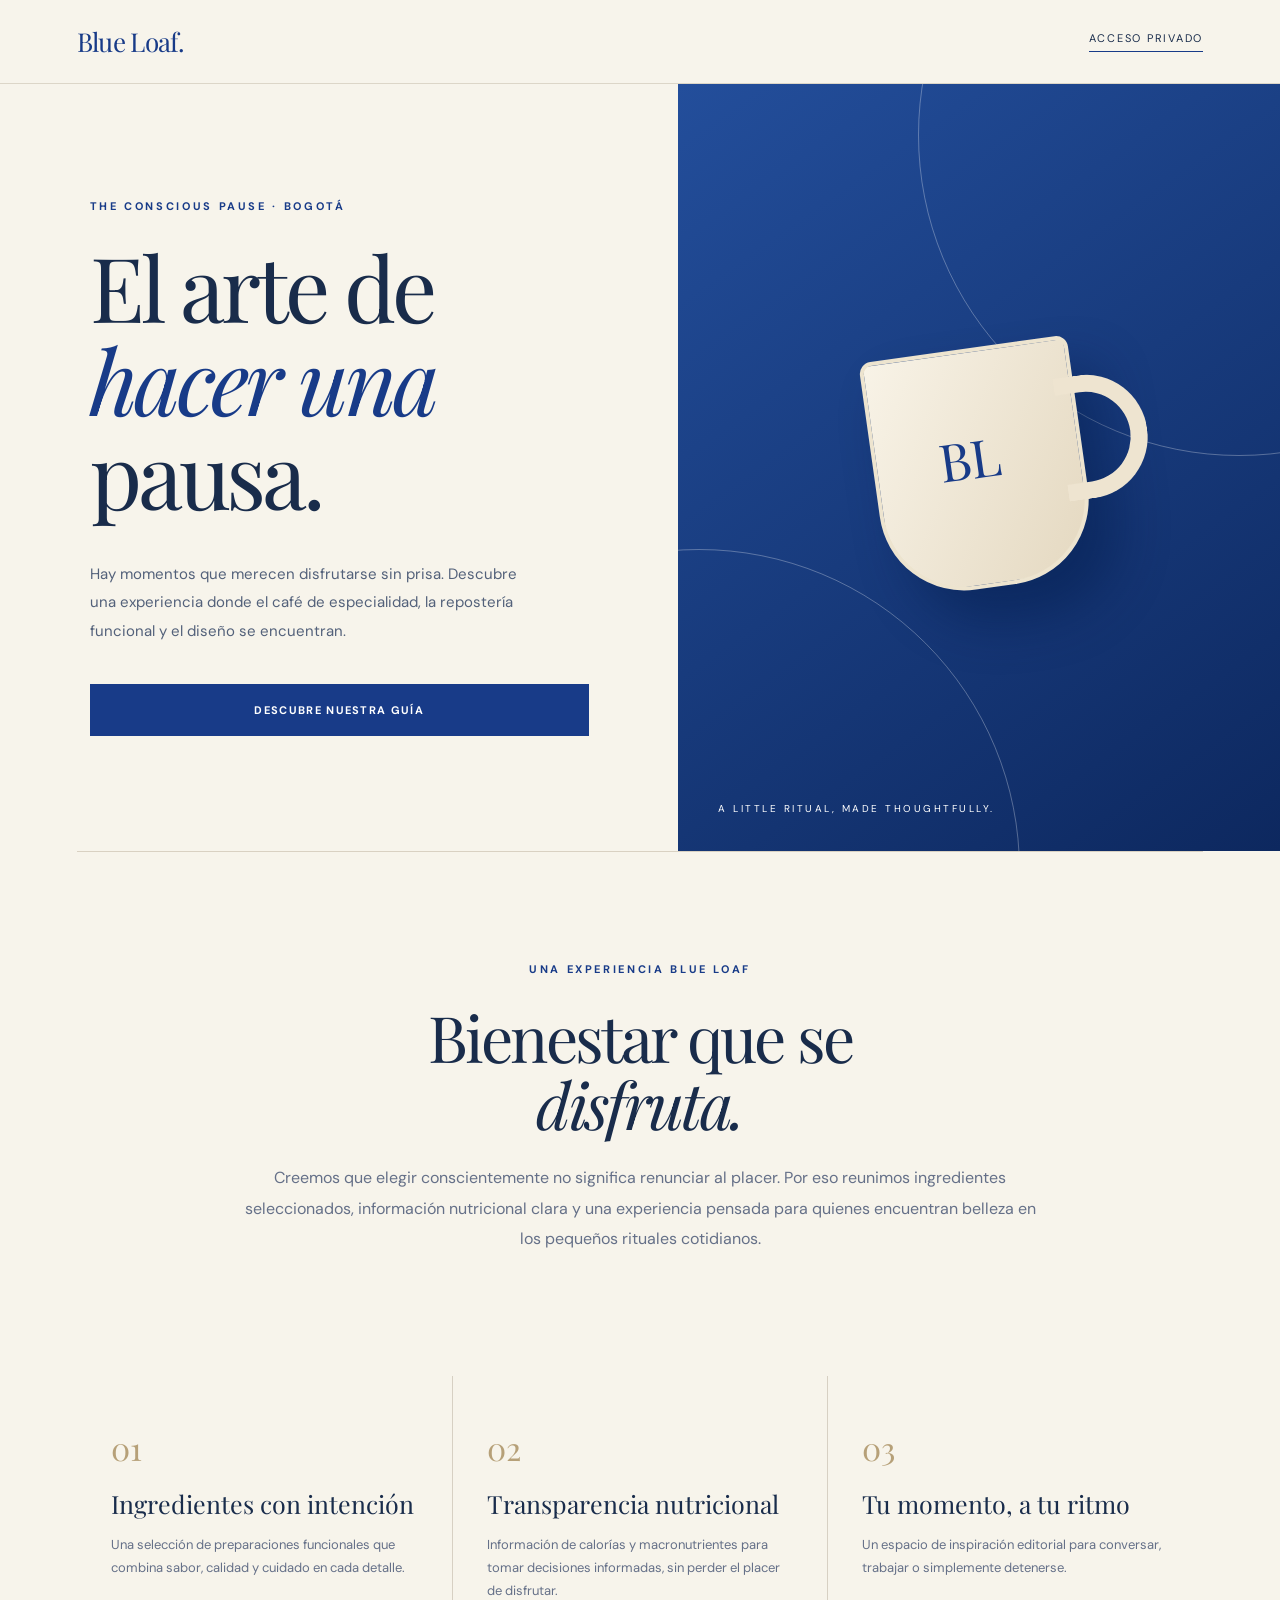
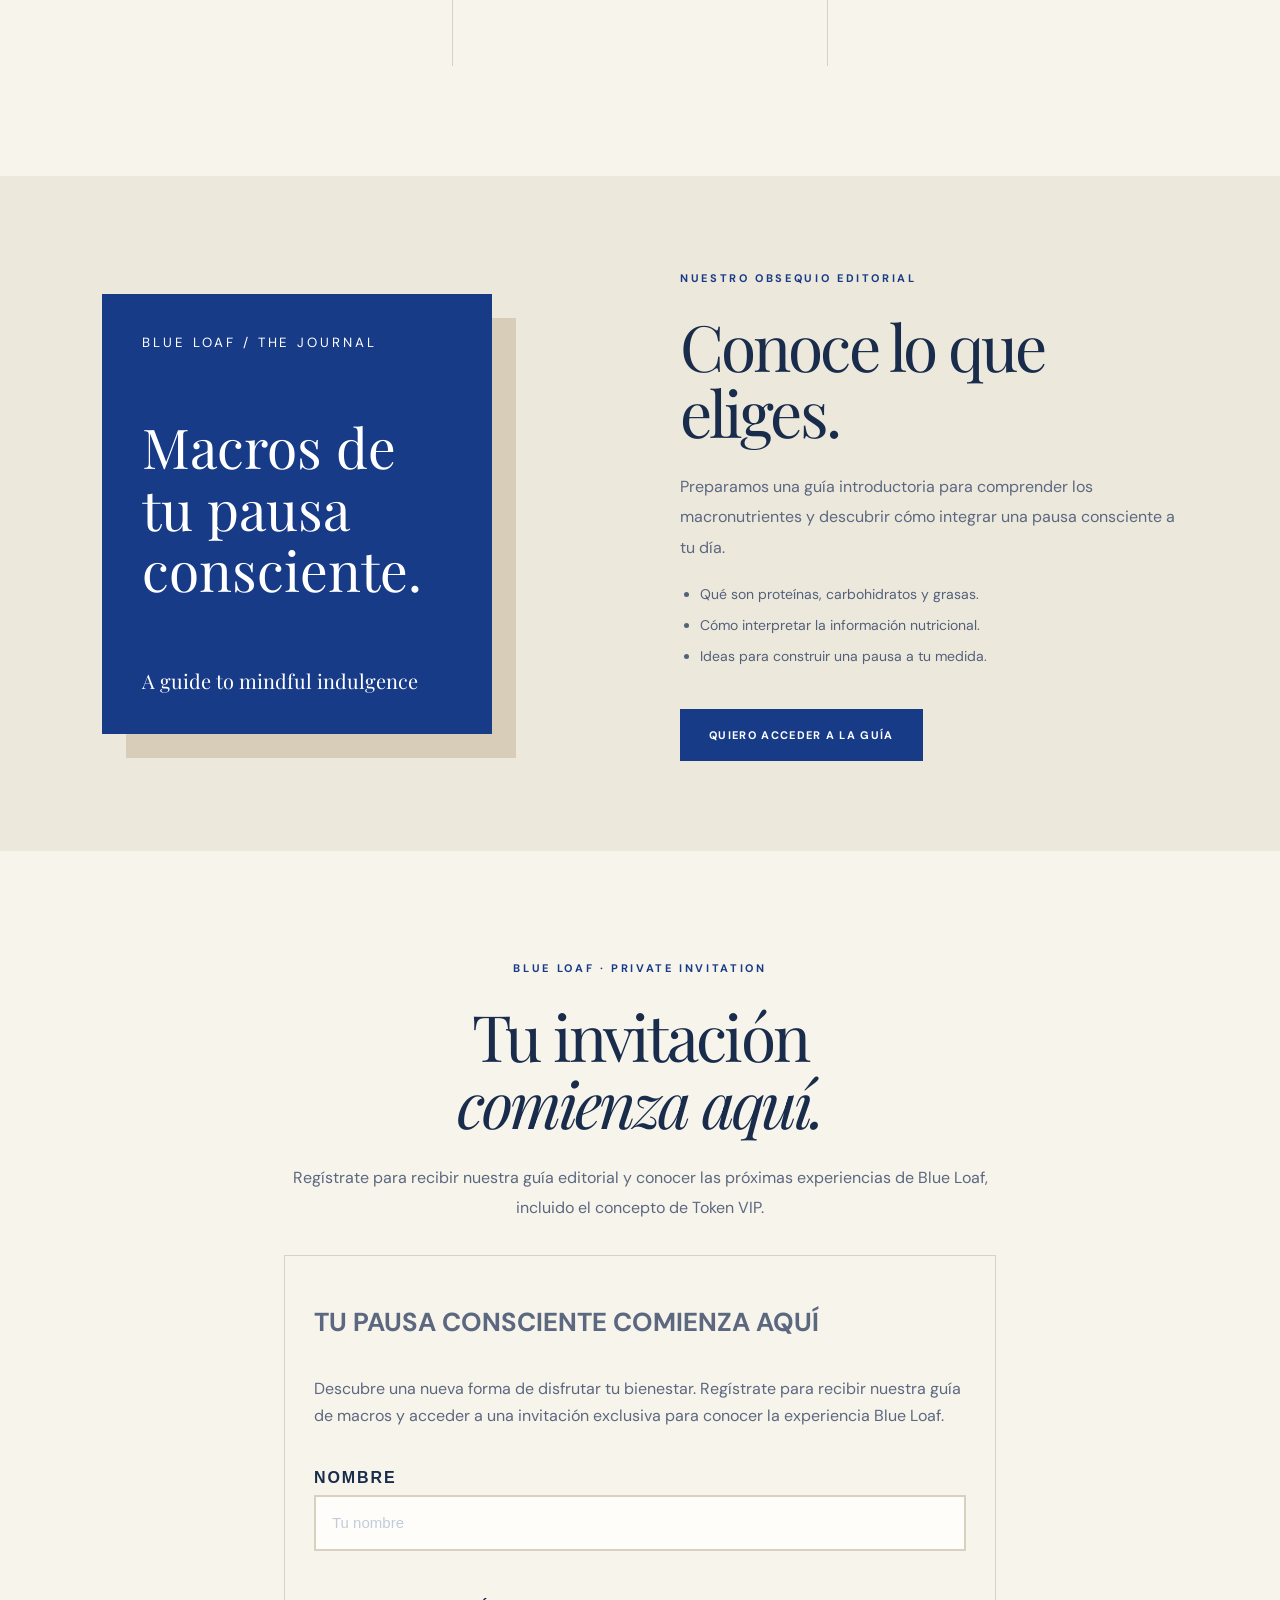
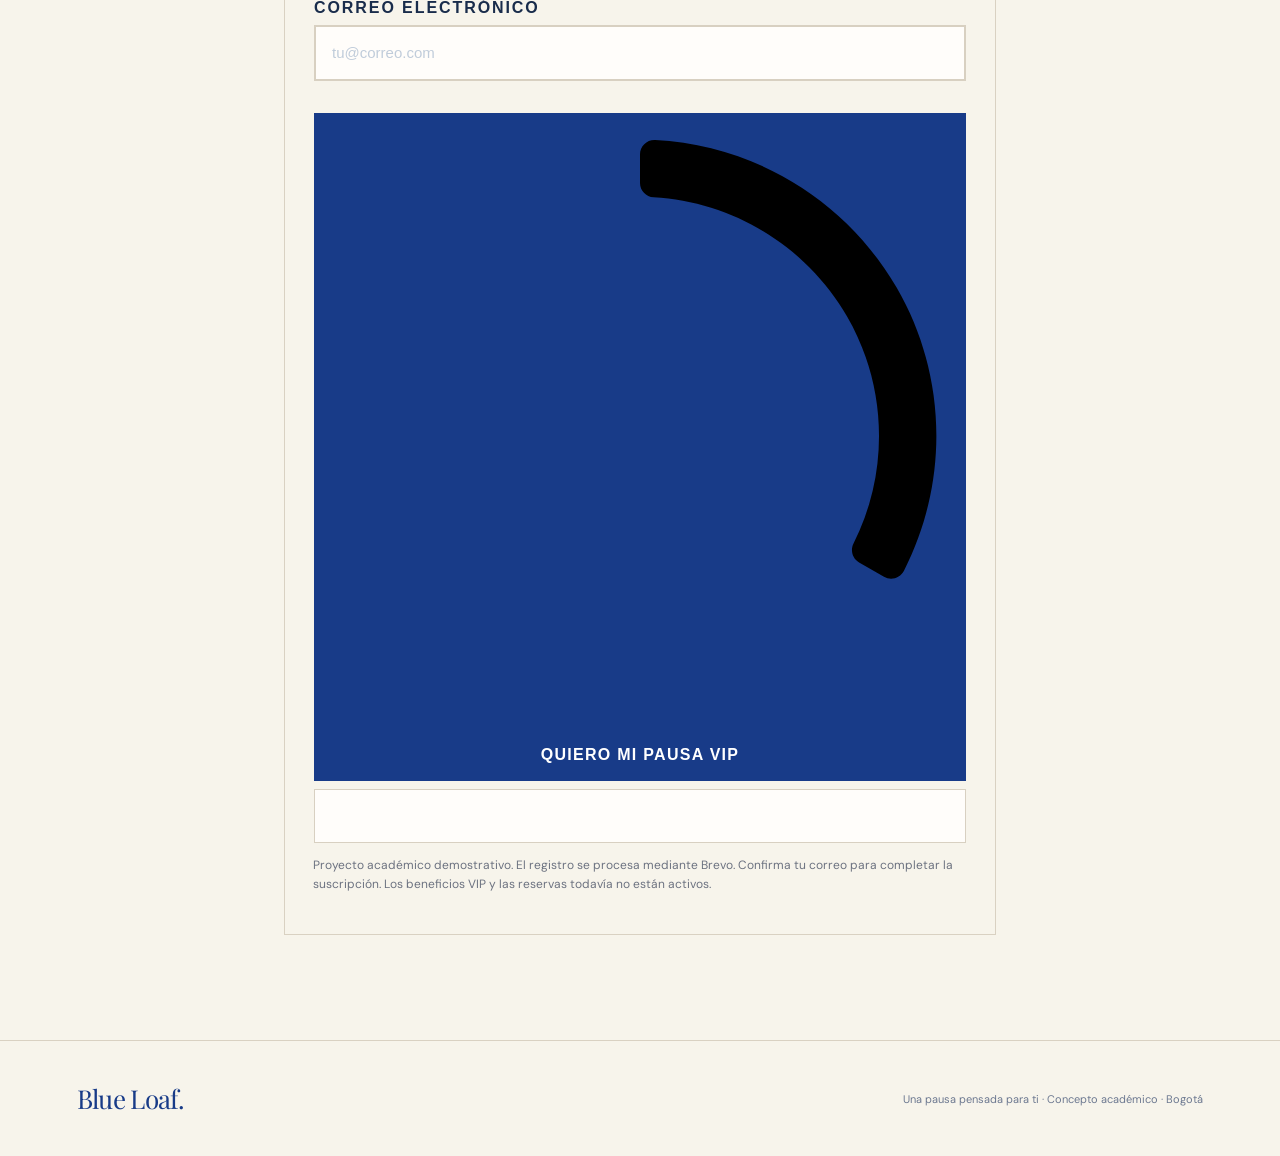
==== commit 4eb9a1e7: "Add files via upload" ====
--- a/pausa.html
+++ b/pausa.html
@@ -126,7 +126,7 @@
         <span class="sib-form-message-panel__inner-text">
 
 
-                ¡Bienvenido a tu pausa consciente! 💙 Revisa tu correo electrónico para confirmar tu registro y descubrir lo que hemos preparado para ti.
+                ¡Registro recibido! 💙 Si no se abre automáticamente tu acceso VIP, vuelve a intentarlo o contacta a Blue Loaf.
              
             
           </span>
@@ -255,7 +255,7 @@
               <svg class="icon clickable__icon progress-indicator__icon sib-hide-loader-icon" viewBox="0 0 512 512">
                 <path d="M460.116 373.846l-20.823-12.022c-5.541-3.199-7.54-10.159-4.663-15.874 30.137-59.886 28.343-131.652-5.386-189.946-33.641-58.394-94.896-95.833-161.827-99.676C261.028 55.961 256 50.751 256 44.352V20.309c0-6.904 5.808-12.337 12.703-11.982 83.556 4.306 160.163 50.864 202.11 123.677 42.063 72.696 44.079 162.316 6.031 236.832-3.14 6.148-10.75 8.461-16.728 5.01z" />
               </svg>
-              QUIERO MI ACCESO VIP
+              QUIERO MI PAUSA VIP
             </button>
 
 
